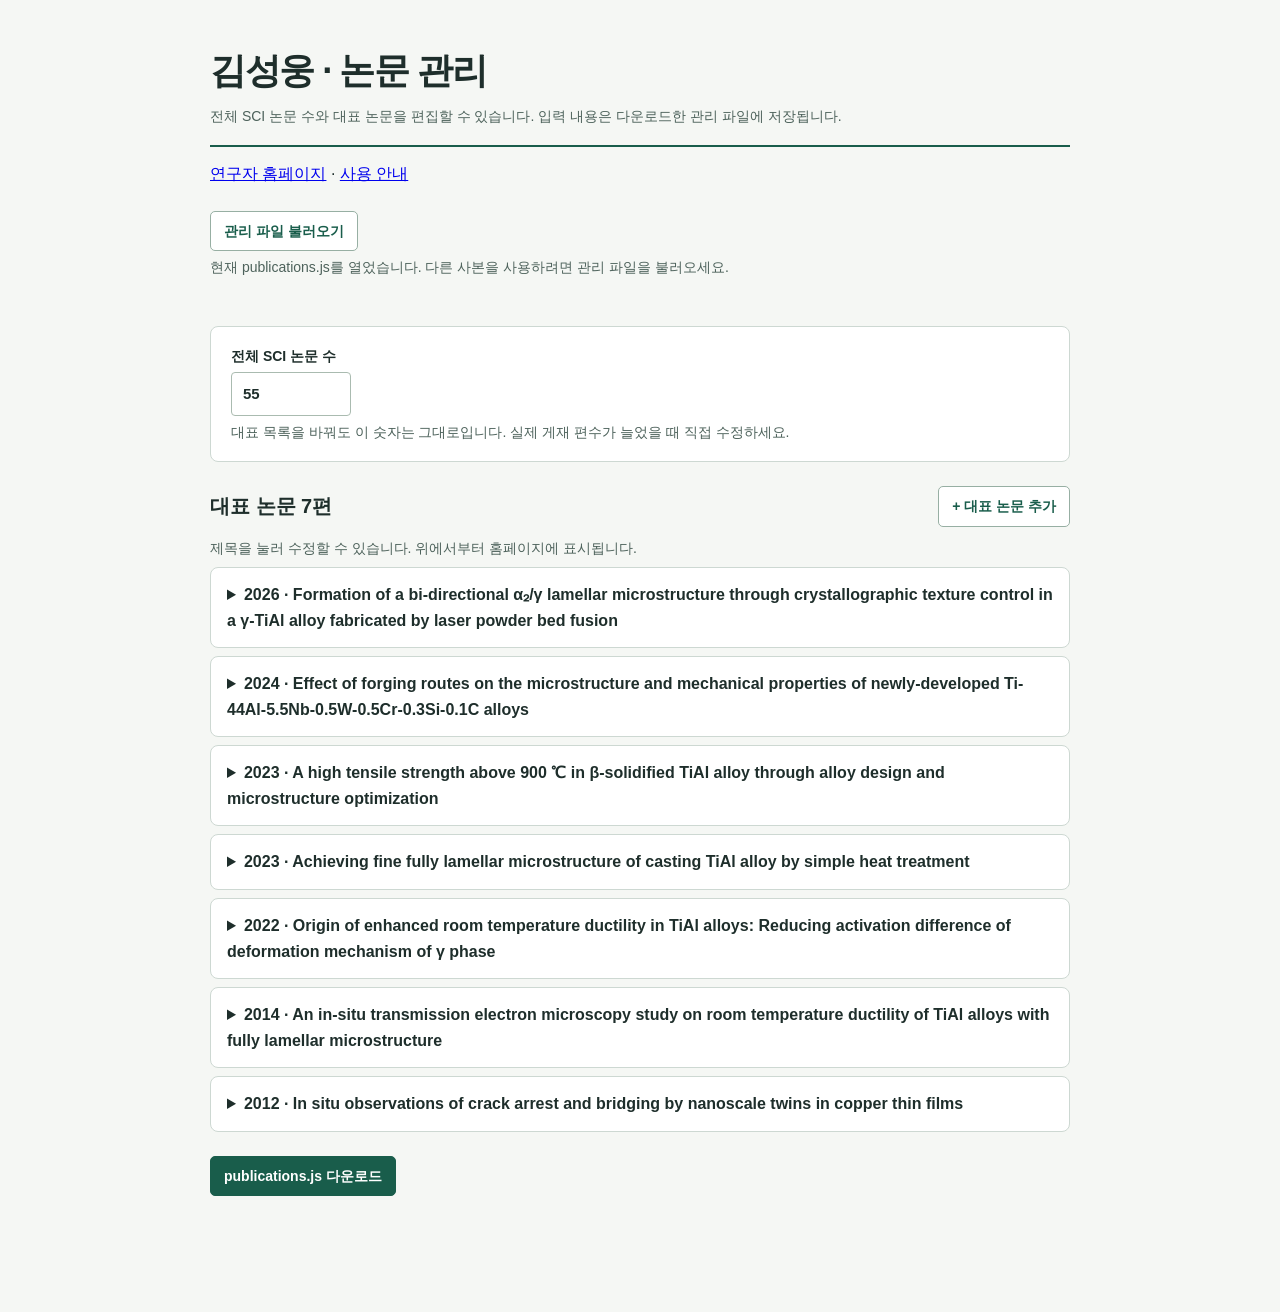
==== edit-publications.html @ 7e04c65a "Add publication management to the Kim and LUWA homepage" ====
<!doctype html>
<html lang="ko">
<head>
<meta charset="utf-8">
<meta name="viewport" content="width=device-width, initial-scale=1">
<title>논문 관리 · 김성웅</title>
<style>
:root{color-scheme:light;--ink:#1e2e2b;--green:#195d4b;--line:#cdd8d2;--muted:#4d625b}
*{box-sizing:border-box}
body{margin:0;background:#f5f7f4;color:var(--ink);font-family:"Atkinson Hyperlegible Next","Malgun Gothic",sans-serif;line-height:1.6}
main{width:min(100% - 32px,860px);margin:42px auto 80px}
header{border-bottom:2px solid var(--green);padding-bottom:18px}
h1,h2,p{margin:0}h1{font-size:clamp(25px,4vw,36px);letter-spacing:-.04em}h2{font-size:20px}
header p,.hint{color:var(--muted);font-size:14px;margin-top:5px}
section{margin:24px 0}.block,details{border:1px solid var(--line);border-radius:8px;background:white}
.block{padding:18px 20px}.actions,.section-head{display:flex;align-items:center;gap:10px;flex-wrap:wrap}
.section-head{justify-content:space-between;margin-bottom:10px}
button,.upload{font:inherit;font-size:14px;font-weight:600;color:var(--green);background:white;border:1px solid #97afa3;border-radius:5px;padding:8px 13px;cursor:pointer}
button:hover,.upload:hover{background:#edf3ef}.primary{background:var(--green);color:white;border-color:var(--green)}.primary:hover{background:#104435}
button:disabled{opacity:.45;cursor:default}
:focus-visible{outline:3px solid #32886e;outline-offset:2px}
label.field{display:grid;gap:4px;font-size:14px;font-weight:600}
input,textarea{width:100%;border:1px solid #aabbb0;border-radius:4px;padding:9px 11px;font:inherit;font-size:15px;color:var(--ink);background:white}
input[type=number]{max-width:10em}textarea{resize:vertical}#total{max-width:8em}
details{margin:8px 0}summary{cursor:pointer;padding:14px 16px;overflow-wrap:anywhere;font-weight:600}
details[open]>summary{border-bottom:1px solid var(--line)}
.fields{display:grid;gap:14px;padding:18px}.pair{display:grid;grid-template-columns:1fr 1fr;gap:14px}
.toolbar{padding:0 18px 18px}.remove{margin-left:auto}.status{margin:10px 0 0;min-height:1.6em;font-weight:600;overflow-wrap:anywhere}
.error{color:#982e22}fieldset{border:0;padding:0;margin:0;min-width:0}
@media(max-width:560px){main{margin-top:20px}.pair{grid-template-columns:1fr}.remove{margin-left:0}.toolbar button{padding:6px 9px}}
</style>
</head>
<body><main>
<header><h1>김성웅 · 논문 관리</h1><p>전체 SCI 논문 수와 대표 논문을 편집할 수 있습니다. 입력 내용은 다운로드한 관리 파일에 저장됩니다.</p></header>
<nav aria-label="관련 페이지" style="margin-top:14px"><a href="./#research">연구자 홈페이지</a> · <a href="./publications-guide.txt">사용 안내</a></nav>
<section aria-label="관리 파일"><div class="actions">
  <button type="button" id="open-file">관리 파일 불러오기</button>
  <input id="file" type="file" accept=".js" hidden>
</div><p class="hint" id="source-info"></p></section>
<form id="editor">
<fieldset id="controls" disabled>
<section class="block"><label class="field">전체 SCI 논문 수<input id="total" type="number" min="0" step="1" required></label>
<p class="hint">대표 목록을 바꿔도 이 숫자는 그대로입니다. 실제 게재 편수가 늘었을 때 직접 수정하세요.</p></section>
<section><div class="section-head"><h2 id="list-title">대표 논문</h2><button type="button" id="add">+ 대표 논문 추가</button></div>
<p class="hint">제목을 눌러 수정할 수 있습니다. 위에서부터 홈페이지에 표시됩니다.</p>
<div id="papers"></div></section>
<button type="submit" class="primary">publications.js 다운로드</button>
</fieldset></form>
<p class="status" id="status" role="status" aria-live="polite"></p>
</main>
<template id="paper-template">
<details>
<summary></summary>
<div class="fields">
<label class="field">논문 제목<input data-key="title" required></label>
<div class="pair">
<label class="field">저널명<input data-key="journal" required></label>
<label class="field">발표 연도<input data-key="year" type="number" min="1000" max="9999" step="1" required></label>
</div>
<label class="field">DOI 번호 또는 DOI 링크<input data-key="doi" required spellcheck="false" placeholder="10. 또는 https://doi.org/ 로 시작"></label>
<label class="field">연구 요약 (선택)<textarea data-key="summary" rows="2"></textarea></label>
<div class="pair">
<label class="field">권·쪽 또는 논문 번호 (선택)<input data-key="details"></label>
<label class="field">저자 역할 (선택)<input data-key="role"></label>
</div>
<label class="field">기관 저장소 링크 (선택)<input data-key="repository" type="url" spellcheck="false"></label>
</div>
<div class="actions toolbar">
<button type="button" data-action="up">위로 이동</button>
<button type="button" data-action="down">아래로 이동</button>
<button type="button" data-action="remove" class="remove">대표 목록에서 삭제</button>
</div></details>
</template>
<script src="./publications.js"></script>
<script>
(() => {
  "use strict";
  // Both the public page and the offline editor use these rules.
function readDoi(value) {
  let doi = (typeof value === "string" ? value : "").trim();
  const resolver = /^https?:\/\/(?:dx\.)?doi\.org\//i;
  if (resolver.test(doi)) {
    try {
      doi = decodeURIComponent(doi.replace(resolver, ""));
    } catch {
      throw new Error("DOI 주소의 문자 표기를 확인하세요.");
    }
  }
  if (!/^10\.\d{4,9}\/\S+$/u.test(doi)) {
    throw new Error("DOI 번호(10.으로 시작) 또는 doi.org 링크를 입력하세요.");
  }
  return doi;
}

function validate(data) {
  if (!data || !Number.isSafeInteger(data.sciTotal) || data.sciTotal < 0) {
    throw new Error("전체 SCI 논문 수에 0 이상의 정수를 입력하세요.");
  }
  if (!Array.isArray(data.selected)) throw new Error("대표 논문 목록을 확인하세요.");
  const seen = new Set();
  data.selected.forEach((paper, index) => {
    try {
      if (!paper || typeof paper.title !== "string" || !paper.title.trim()) {
        throw new Error("제목을 입력하세요.");
      }
      if (typeof paper.journal !== "string" || !paper.journal.trim()) {
        throw new Error("저널명을 입력하세요.");
      }
      if (!Number.isInteger(paper.year) || paper.year < 1000 || paper.year > 9999) {
        throw new Error("발표 연도를 네 자리 숫자로 입력하세요.");
      }
      const doi = readDoi(paper.doi).toLowerCase();
      if (seen.has(doi)) throw new Error("같은 DOI가 목록에 두 번 들어 있습니다.");
      seen.add(doi);
      for (const key of ["summary", "details", "role", "repository"]) {
        if (paper[key] != null && typeof paper[key] !== "string") {
          throw new Error("선택 항목은 글자로 입력하세요.");
        }
      }
      if (paper.repository && !/^https?:\/\//i.test(paper.repository)) {
        throw new Error("기관 저장소 주소는 https:// 또는 http://로 시작해야 합니다.");
      }
      if (paper.repository) new URL(paper.repository);
    } catch (error) {
      throw new Error("대표 논문 " + (index + 1) + " · " + error.message);
    }
  });
}

  const form = document.getElementById("editor");
  const papers = document.getElementById("papers");
  const total = document.getElementById("total");
  const status = document.getElementById("status");
  const controls = document.getElementById("controls");
  const file = document.getElementById("file");
  const source = document.getElementById("source-info");
  let dirty = false;

  function report(message, error = false) {
    status.classList.toggle("error", error);
    status.textContent = message;
  }

  function markEdited() {
    dirty = true;
    report("수정 중입니다. 완료하면 publications.js를 다운로드하세요.");
  }

  function makeCard(paper) {
    const card = document.getElementById("paper-template").content.firstElementChild.cloneNode(true);
    for (const input of card.querySelectorAll("[data-key]")) {
      input.value = paper[input.dataset.key] ?? "";
    }
    return card;
  }

  function setTitle(card) {
    const title = card.querySelector('[data-key="title"]').value.trim();
    const year = card.querySelector('[data-key="year"]').value;
    card.querySelector("summary").textContent = [year, title || "새 대표 논문"].filter(Boolean).join(" · ");
  }

  function refreshList() {
    const cards = Array.from(papers.children);
    document.getElementById("list-title").textContent = "대표 논문 " + cards.length + "편";
    cards.forEach((card, index) => {
      setTitle(card);
      card.querySelector('[data-action="up"]').disabled = index === 0;
      card.querySelector('[data-action="down"]').disabled = index === cards.length - 1;
    });
  }

  function load(data, message) {
    validate(data);
    const cards = data.selected.map(makeCard);
    total.value = data.sciTotal;
    papers.replaceChildren(...cards);
    refreshList();
    controls.disabled = false;
    source.textContent = message;
    dirty = false;
    report("");
  }

  try {
    load(window.publications, "현재 publications.js를 열었습니다. 다른 사본을 사용하려면 관리 파일을 불러오세요.");
  } catch {
    source.textContent = "저장소에서 받은 최신 publications.js를 불러오세요.";
  }

  document.getElementById("open-file").addEventListener("click", () => file.click());
  file.addEventListener("change", async () => {
    const selected = file.files[0];
    if (!selected) return;
    file.value = "";
    try {
      const text = await selected.text();
      const match = text.trim().match(/^window\.publications\s*=\s*([\s\S]*?)\s*;?$/);
      if (!match) throw new Error("이 홈페이지에서 사용하는 publications.js 파일을 선택하세요.");
      const data = JSON.parse(match[1]);
      validate(data);
      if (dirty && !confirm("불러온 파일로 현재 입력 내용을 교체할까요?")) return;
      load(data, selected.name + " 파일에서 불러왔습니다.");
    } catch (error) {
      source.textContent = "파일을 열 수 없습니다. " + error.message;
    }
  });

  form.addEventListener("input", event => {
    const card = event.target.closest("details");
    if (card) setTitle(card);
    markEdited();
  });
  form.addEventListener("invalid", event => {
    const card = event.target.closest("details");
    if (card) card.open = true;
    report("표시된 입력란을 확인하세요.", true);
  }, true);
  document.getElementById("add").addEventListener("click", () => {
    const card = makeCard({});
    papers.prepend(card);
    card.open = true;
    refreshList();
    markEdited();
    card.querySelector("input").focus();
  });
  papers.addEventListener("click", event => {
    const button = event.target.closest("button[data-action]");
    if (!button) return;
    const card = button.closest("details");
    const action = button.dataset.action;
    if (action === "remove") {
      if (!confirm("이 논문을 대표 목록에서 삭제할까요? 전체 SCI 논문 수는 직접 조정할 수 있습니다.")) return;
      card.remove();
    } else if (action === "up" && card.previousElementSibling) {
      papers.insertBefore(card, card.previousElementSibling);
    } else if (action === "down" && card.nextElementSibling) {
      papers.insertBefore(card.nextElementSibling, card);
    }
    refreshList();
    markEdited();
  });

  form.addEventListener("submit", event => {
    event.preventDefault();
    try {
      const selected = Array.from(papers.children, card => {
        const entry = {};
        for (const input of card.querySelectorAll("[data-key]")) {
          const value = input.value.trim();
          if (value) entry[input.dataset.key] = input.type === "number" ? input.valueAsNumber : value;
        }
        return entry;
      });
      const data = {sciTotal: total.valueAsNumber, selected};
      validate(data);
      selected.forEach(paper => { paper.doi = readDoi(paper.doi); });
      const contents = "window.publications = " + JSON.stringify(data, null, 2) + ";\n";
      const url = URL.createObjectURL(new Blob([contents], {type:"text/javascript;charset=utf-8"}));
      const anchor = document.createElement("a");
      anchor.href = url;
      anchor.download = "publications.js";
      document.body.append(anchor);
      anchor.click();
      anchor.remove();
      setTimeout(() => URL.revokeObjectURL(url), 60000);
      dirty = false;
      report("수정본을 다운로드했습니다. 홈페이지에 반영하려면 받은 파일을 김성웅 박사님의 GitHub 저장소에 publications.js로 반영해야 합니다.");
    } catch (error) {
      report(error.message, true);
    }
  });
  window.addEventListener("beforeunload", event => {
    if (dirty) { event.preventDefault(); event.returnValue = ""; }
  });
})();
</script>
</body></html>
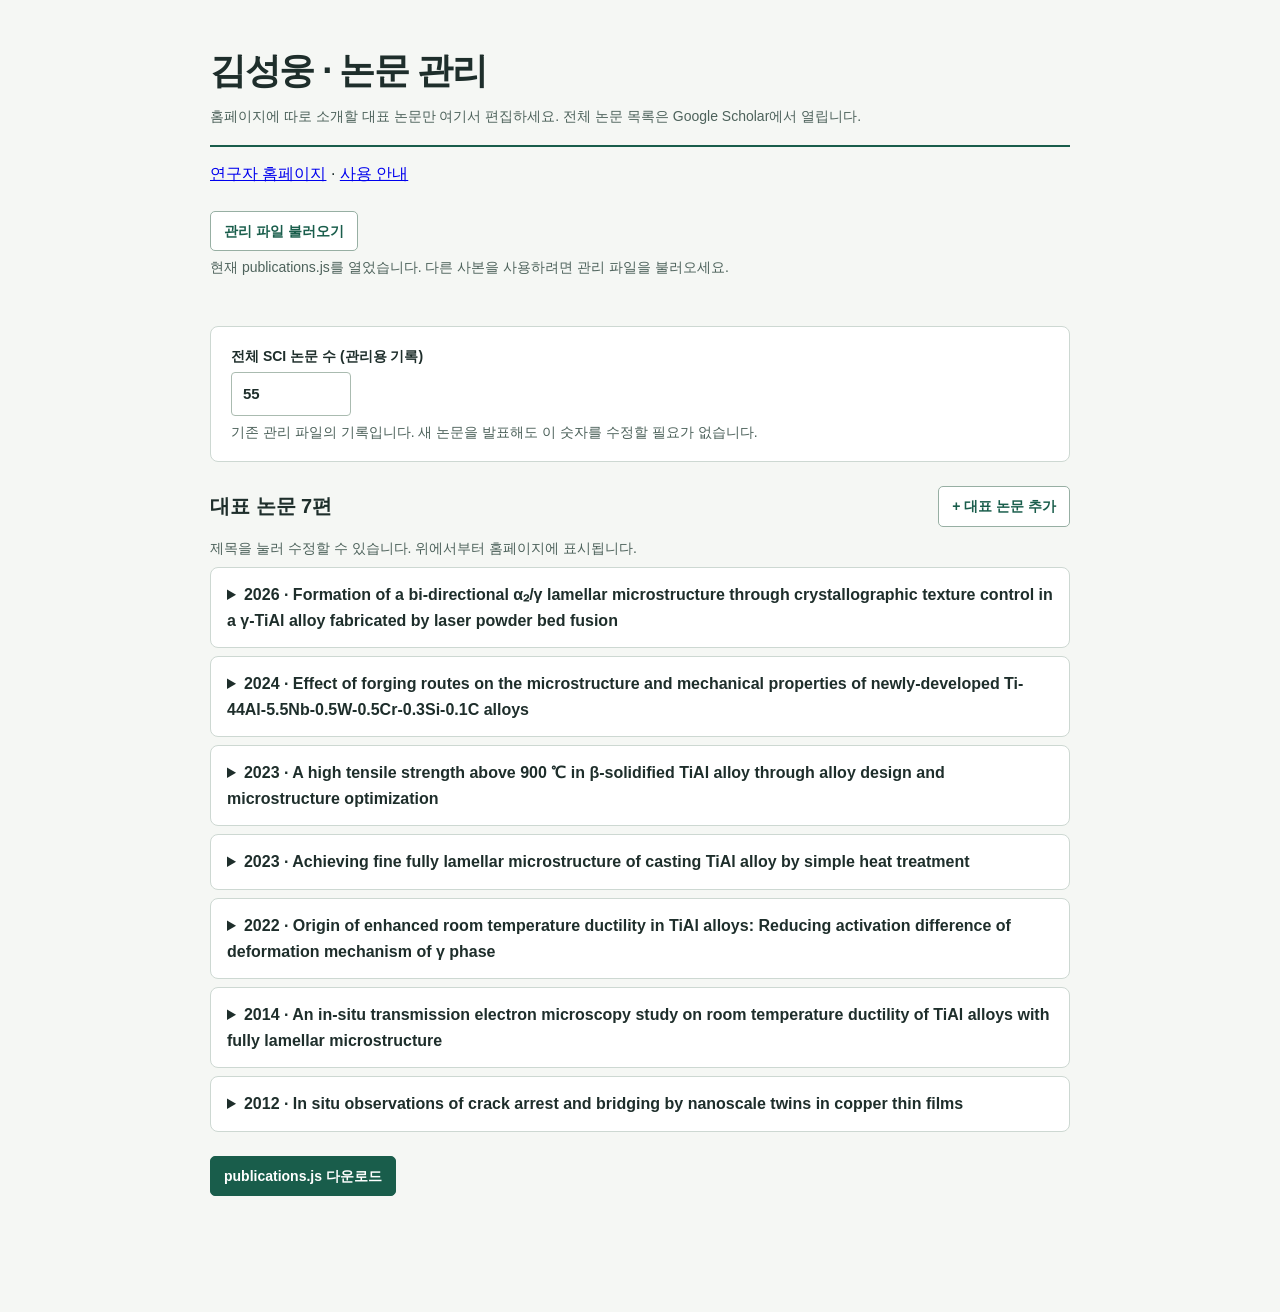
==== commit aaa5ee7b: "연구자 홈페이지에 Google Scholar 전체 논문 목록 연결" ====
--- a/edit-publications.html
+++ b/edit-publications.html
@@ -1,6 +1,7 @@
 <!doctype html>
 <html lang="ko">
 <head>
+<meta name="robots" content="noindex">
 <meta charset="utf-8">
 <meta name="viewport" content="width=device-width, initial-scale=1">
 <title>논문 관리 · 김성웅</title>
@@ -31,16 +32,16 @@
 </style>
 </head>
 <body><main>
-<header><h1>김성웅 · 논문 관리</h1><p>전체 SCI 논문 수와 대표 논문을 편집할 수 있습니다. 입력 내용은 다운로드한 관리 파일에 저장됩니다.</p></header>
-<nav aria-label="관련 페이지" style="margin-top:14px"><a href="./#research">연구자 홈페이지</a> · <a href="./publications-guide.txt">사용 안내</a></nav>
+<header><h1>김성웅 · 논문 관리</h1><p>홈페이지에 따로 소개할 대표 논문만 여기서 편집하세요. 전체 논문 목록은 Google Scholar에서 열립니다.</p></header>
+<nav aria-label="관련 페이지" style="margin-top:14px"><a href="research.html">연구자 홈페이지</a> · <a href="./publications-guide.txt">사용 안내</a></nav>
 <section aria-label="관리 파일"><div class="actions">
   <button type="button" id="open-file">관리 파일 불러오기</button>
   <input id="file" type="file" accept=".js" hidden>
 </div><p class="hint" id="source-info"></p></section>
 <form id="editor">
 <fieldset id="controls" disabled>
-<section class="block"><label class="field">전체 SCI 논문 수<input id="total" type="number" min="0" step="1" required></label>
-<p class="hint">대표 목록을 바꿔도 이 숫자는 그대로입니다. 실제 게재 편수가 늘었을 때 직접 수정하세요.</p></section>
+<section class="block"><label class="field">전체 SCI 논문 수 (관리용 기록)<input id="total" type="number" min="0" step="1" required></label>
+<p class="hint">기존 관리 파일의 기록입니다. 새 논문을 발표해도 이 숫자를 수정할 필요가 없습니다.</p></section>
 <section><div class="section-head"><h2 id="list-title">대표 논문</h2><button type="button" id="add">+ 대표 논문 추가</button></div>
 <p class="hint">제목을 눌러 수정할 수 있습니다. 위에서부터 홈페이지에 표시됩니다.</p>
 <div id="papers"></div></section>
@@ -230,7 +231,7 @@
     const card = button.closest("details");
     const action = button.dataset.action;
     if (action === "remove") {
-      if (!confirm("이 논문을 대표 목록에서 삭제할까요? 전체 SCI 논문 수는 직접 조정할 수 있습니다.")) return;
+      if (!confirm("이 논문을 홈페이지의 대표 목록에서 삭제할까요?")) return;
       card.remove();
     } else if (action === "up" && card.previousElementSibling) {
       papers.insertBefore(card, card.previousElementSibling);
